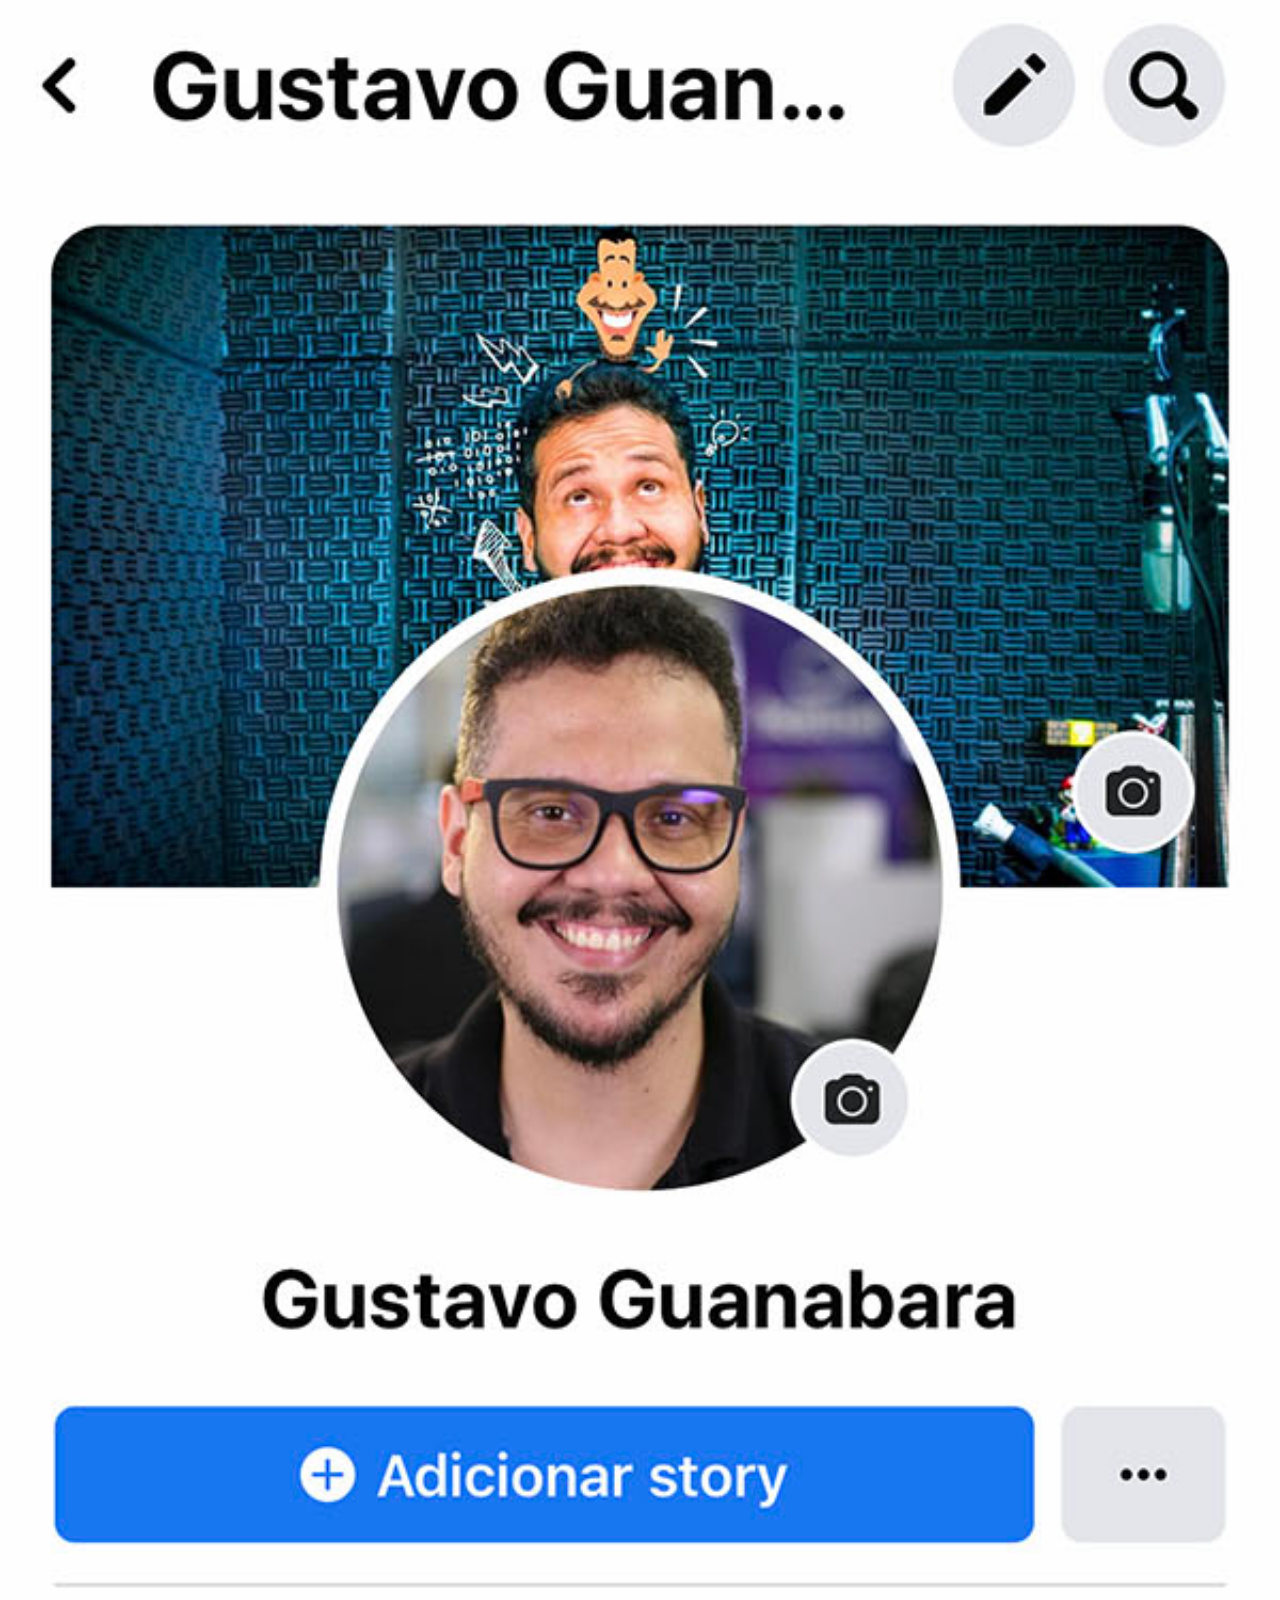
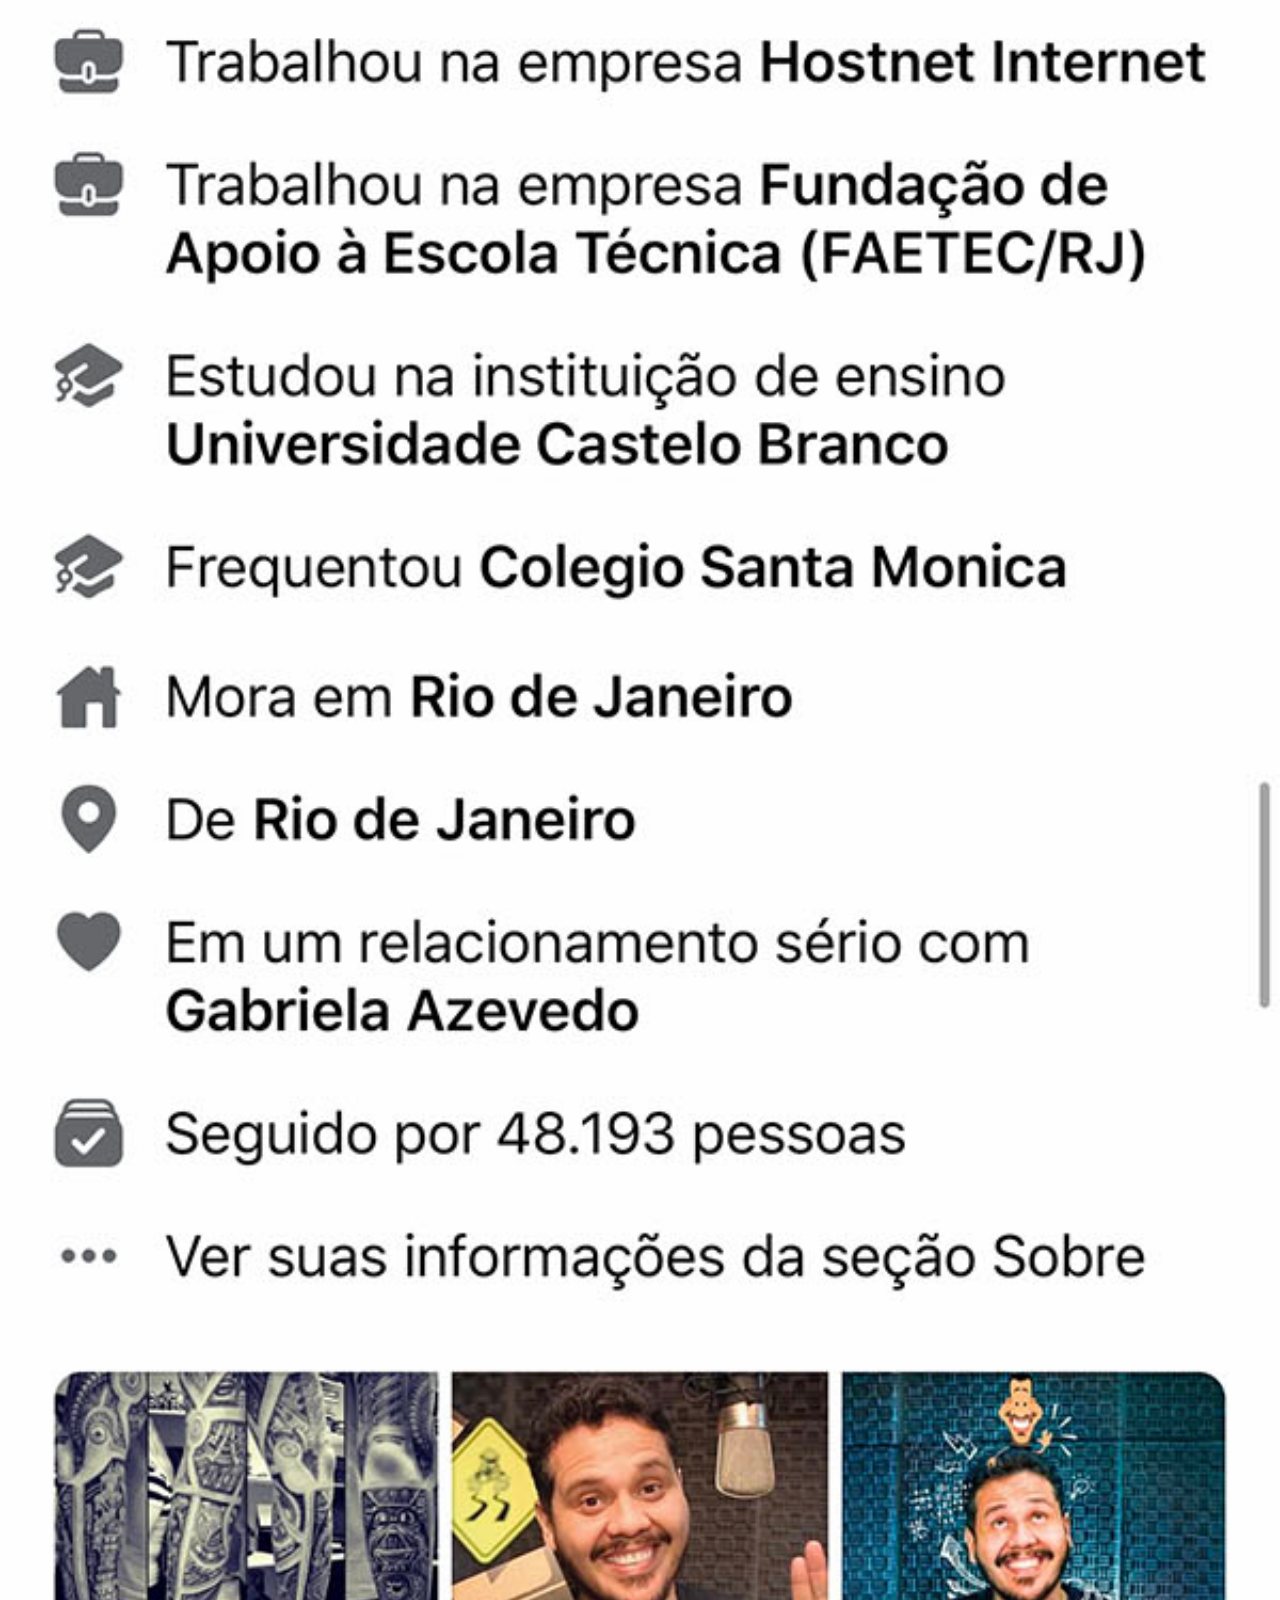
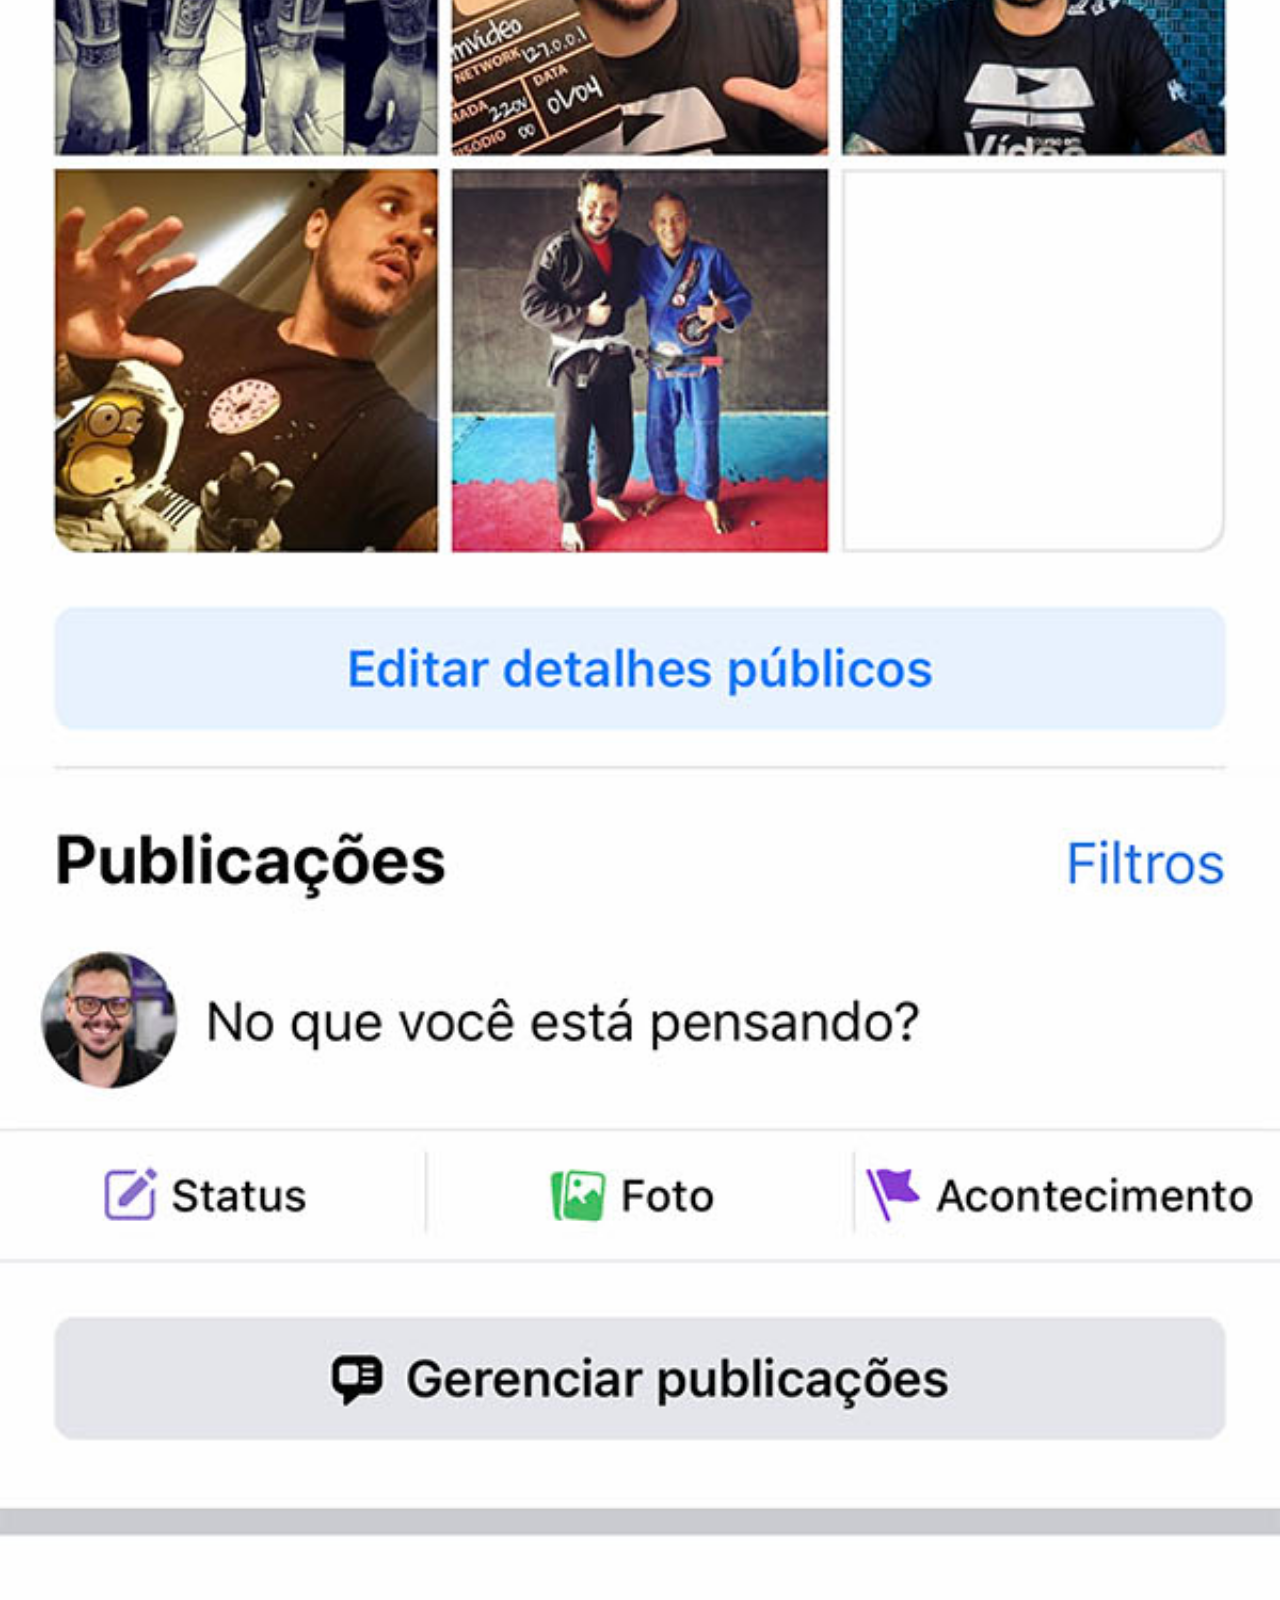
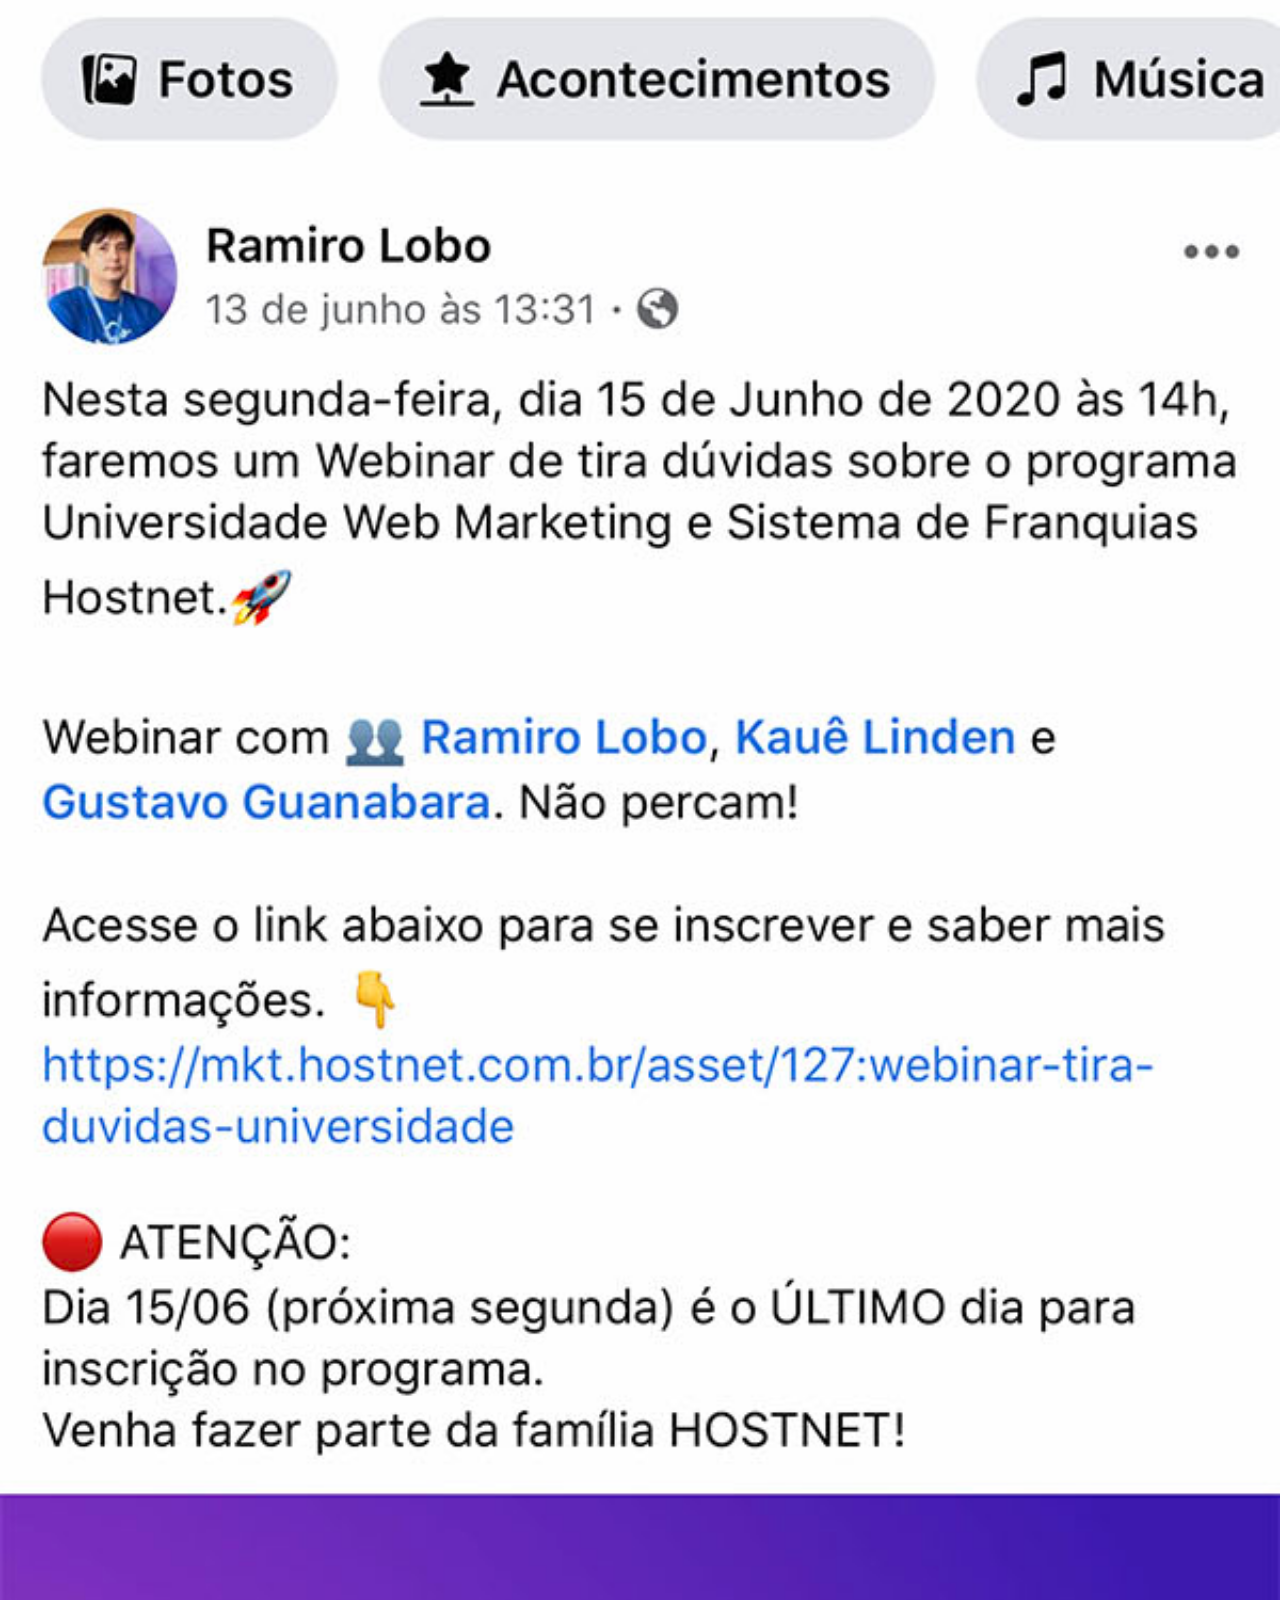
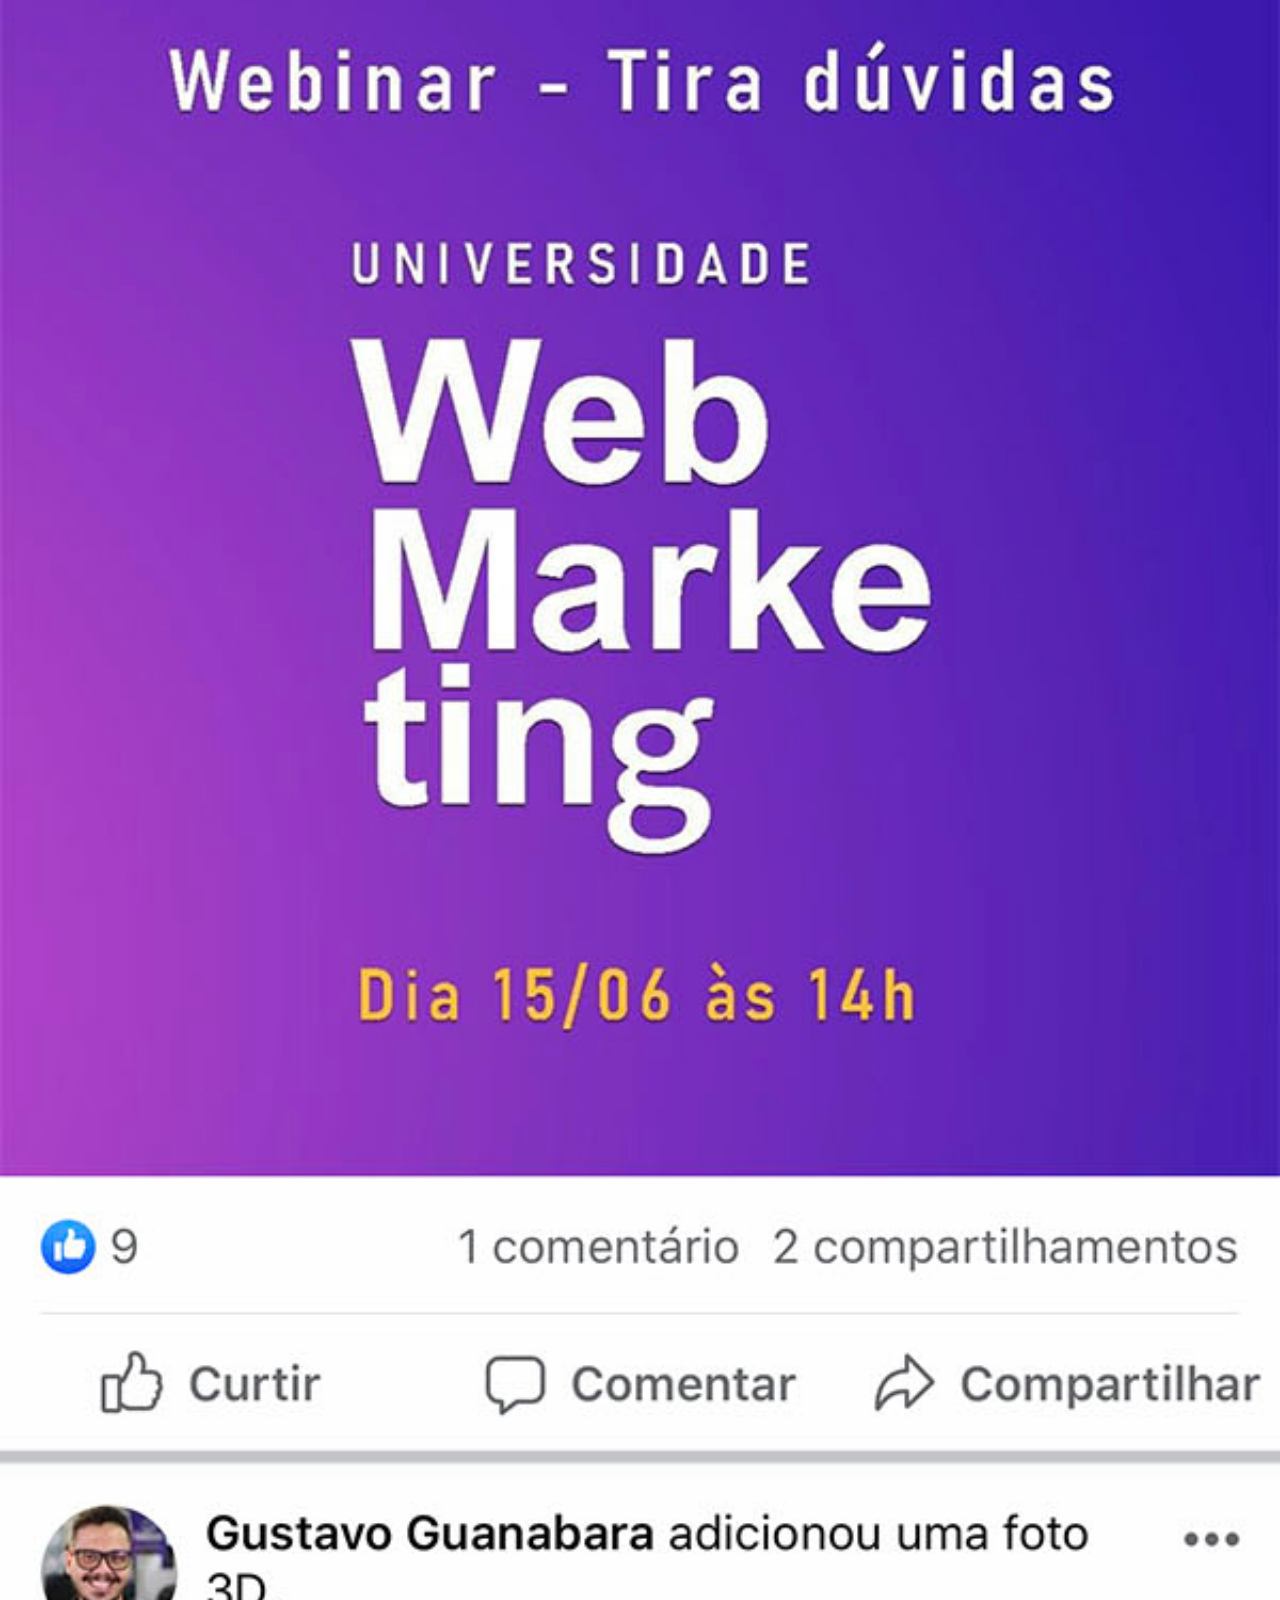
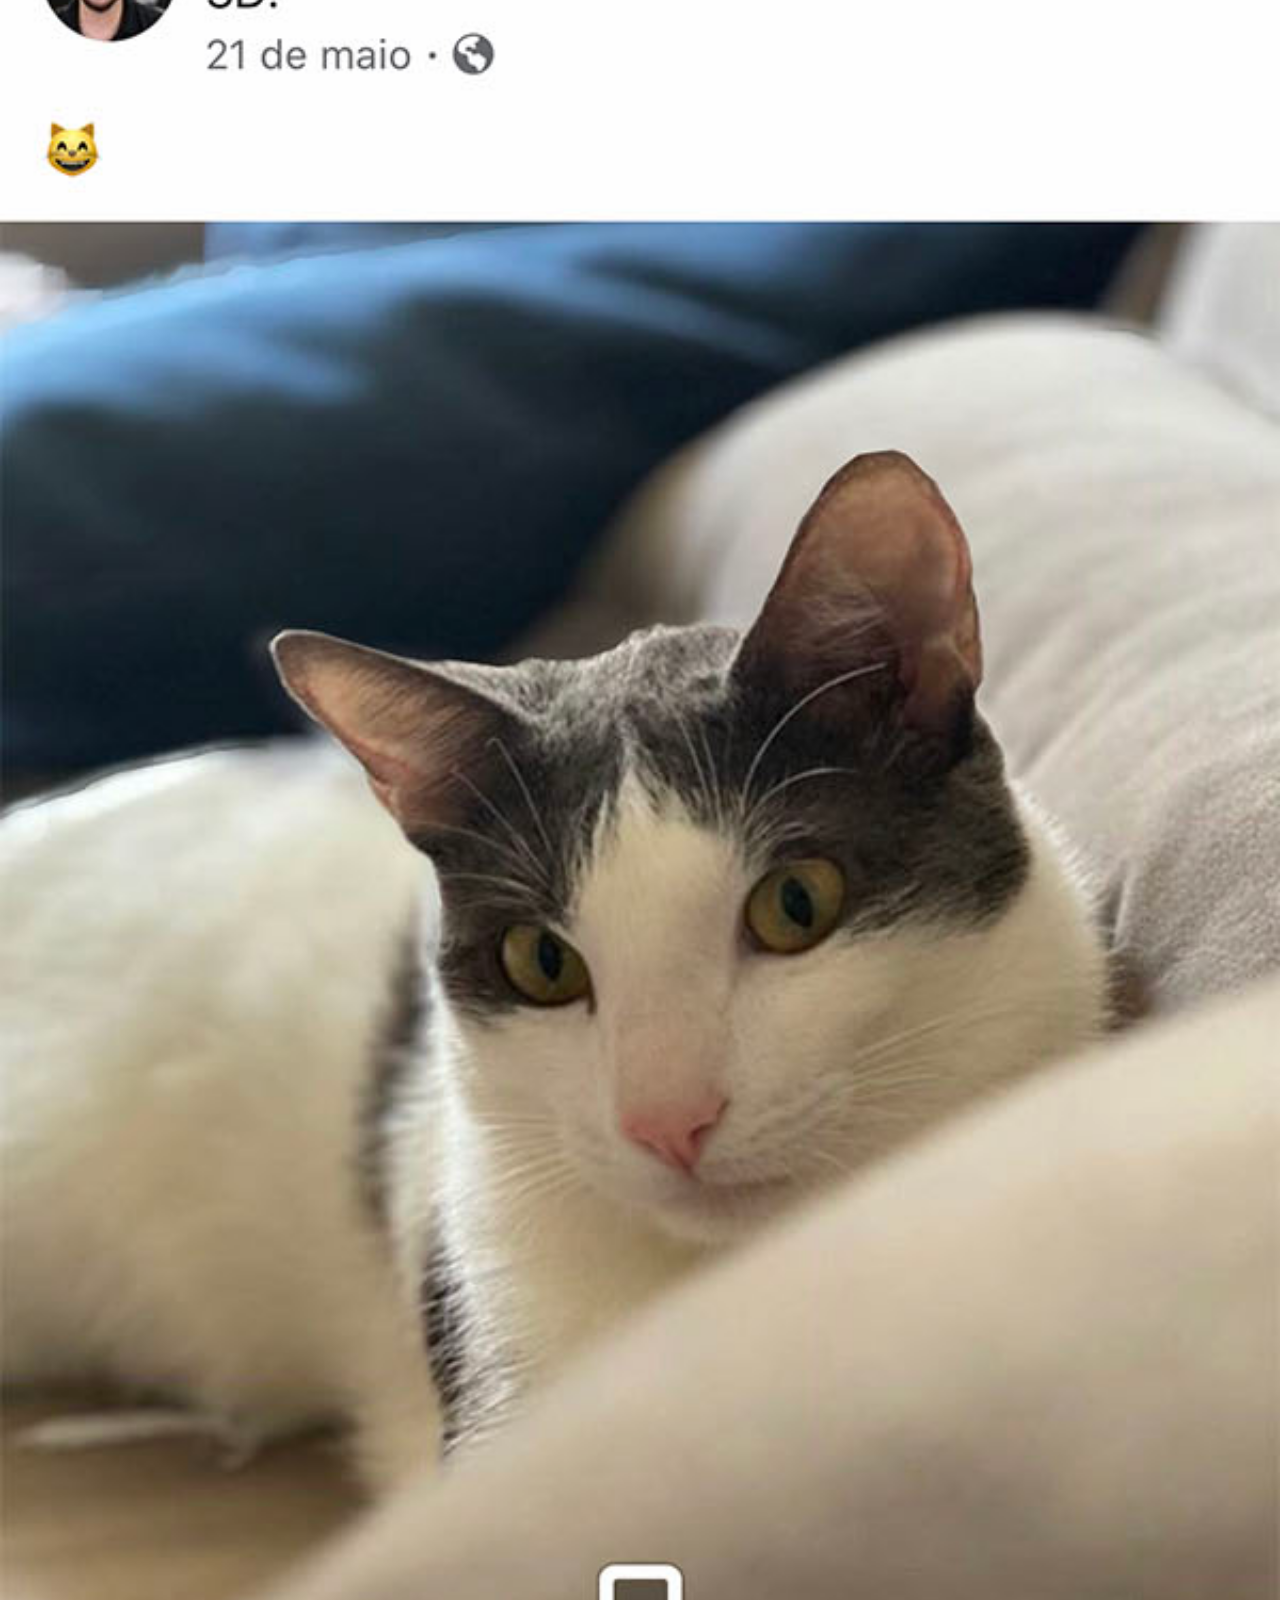
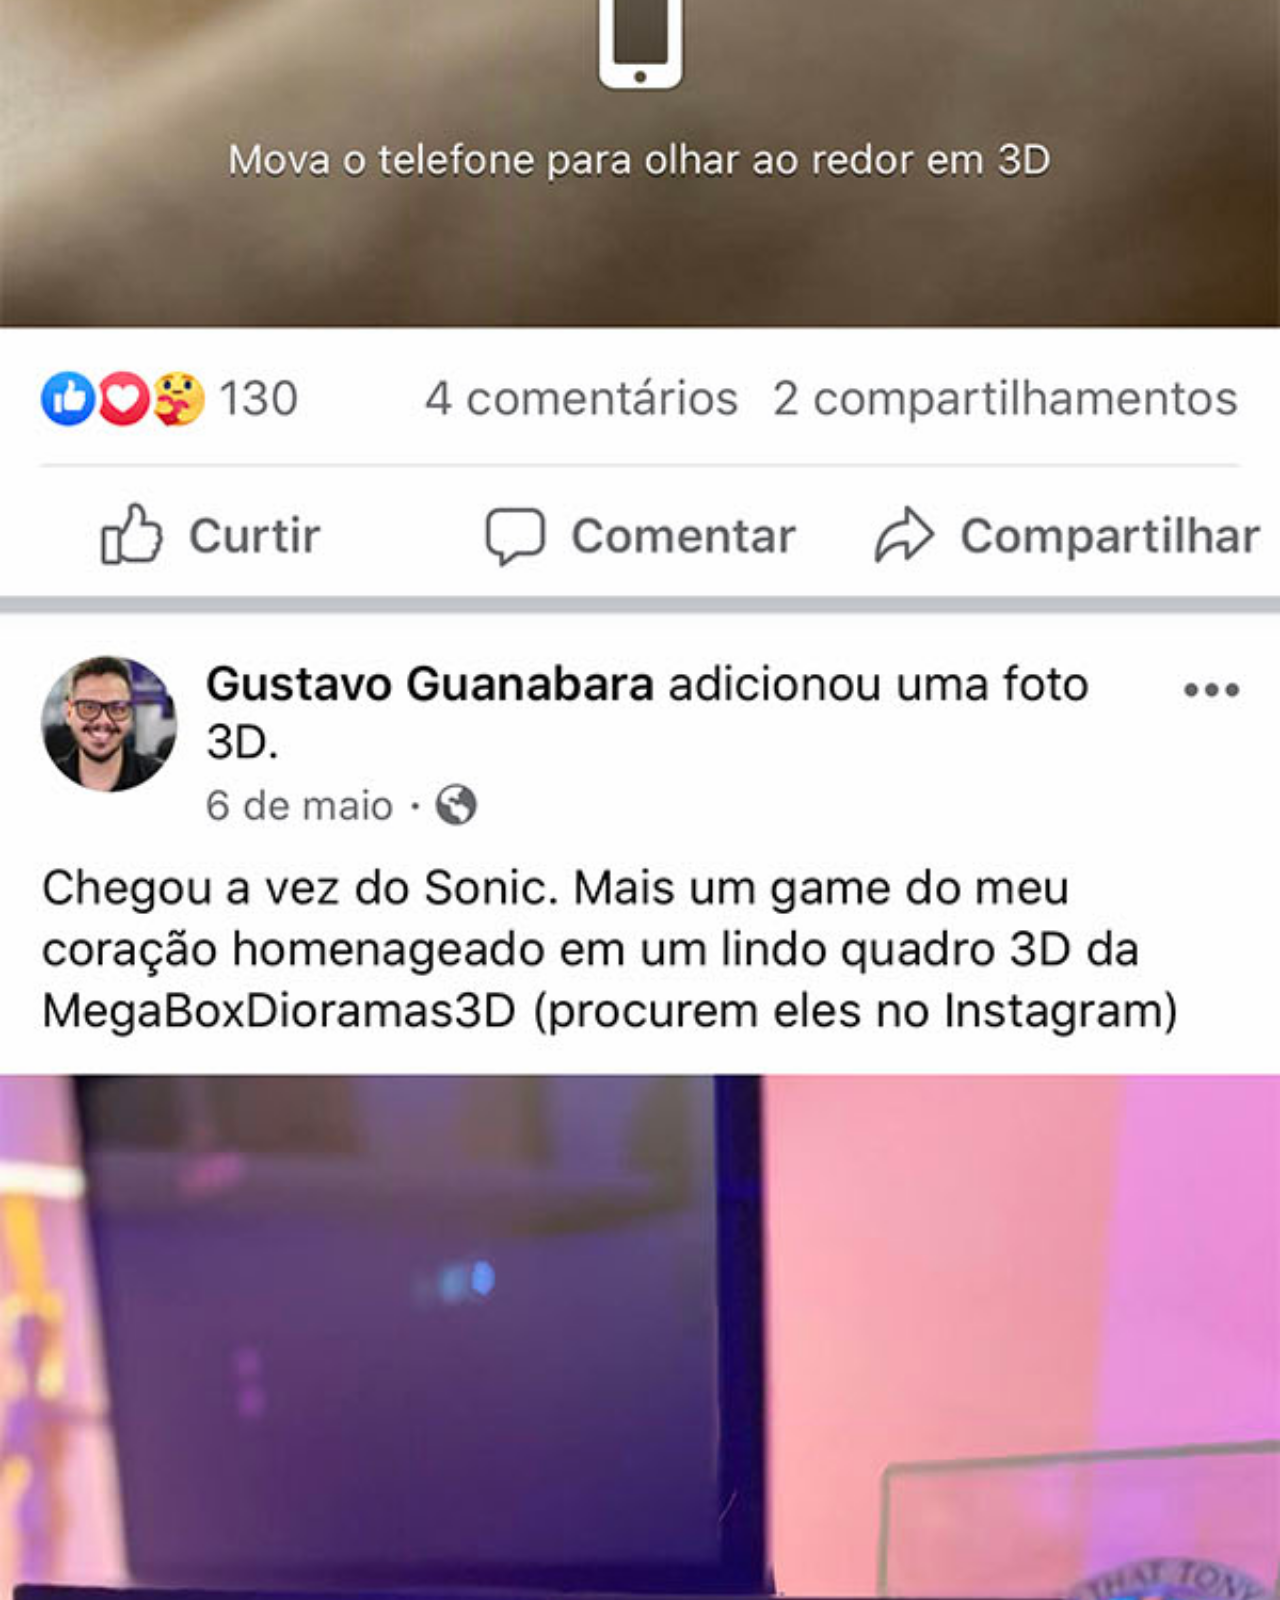
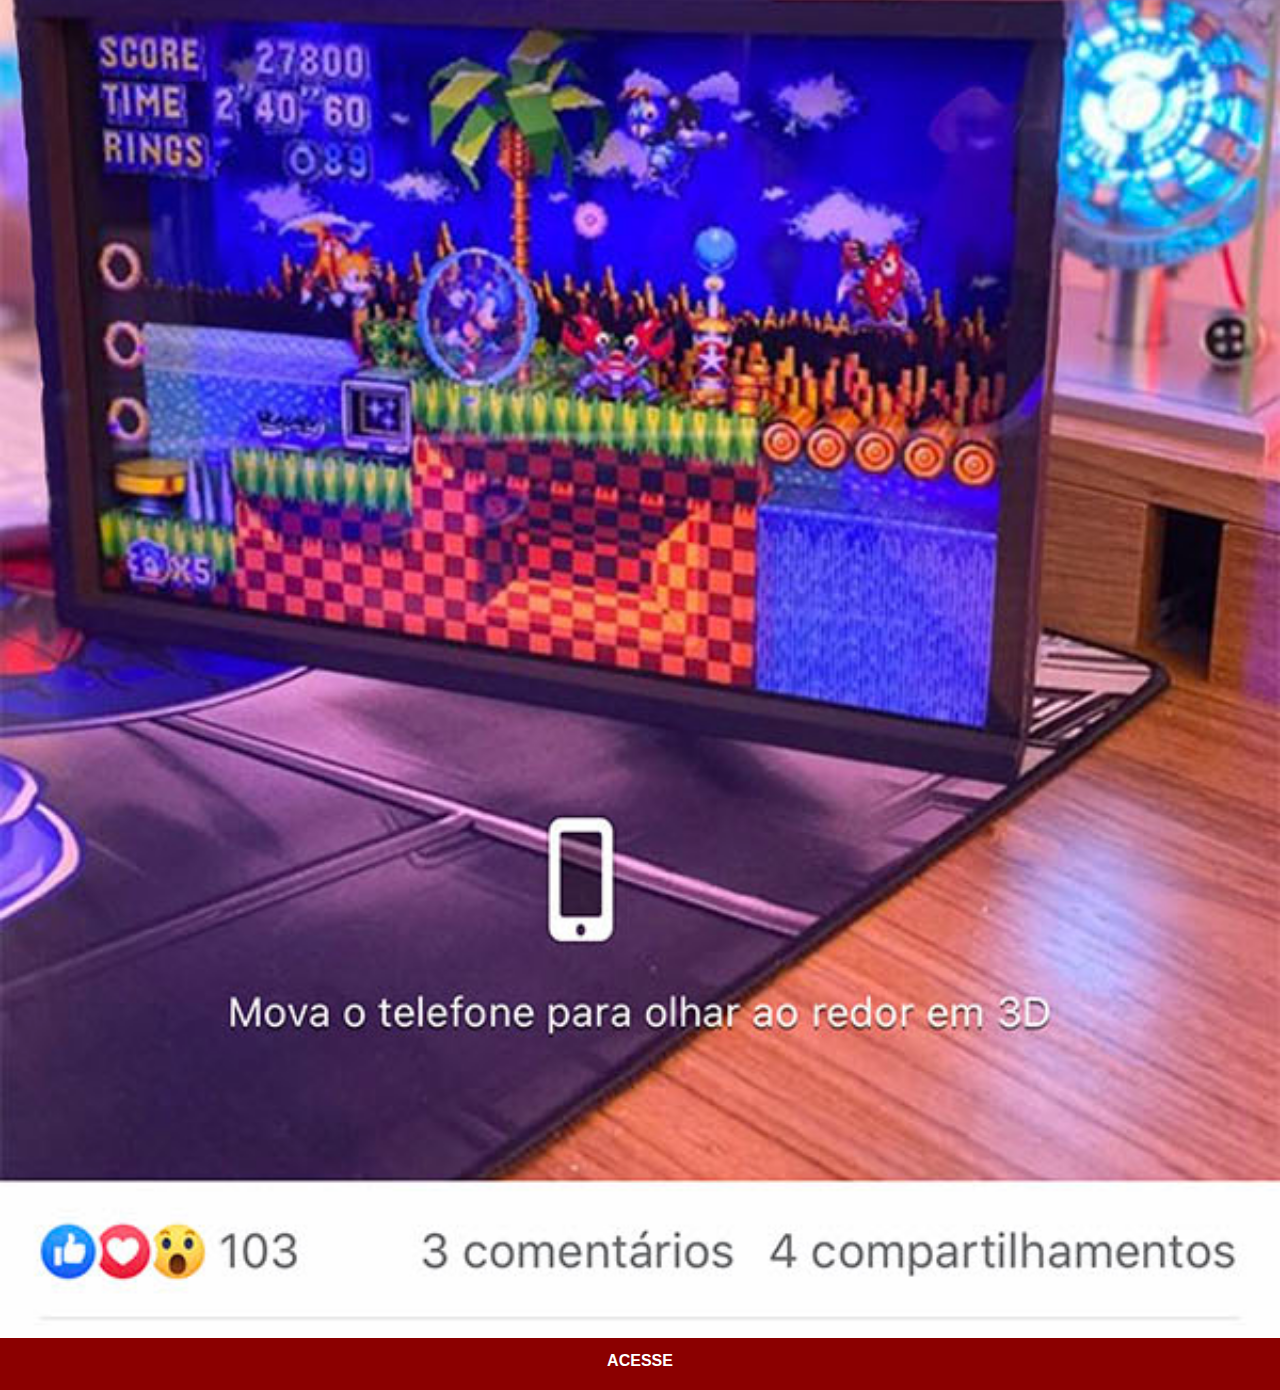
==== facebook.html @ 2f53299b "Criando as demais páginas" ====
<!DOCTYPE html>
<html lang="pt-br">
  <head>
    <meta charset="UTF-8" />
    <meta name="viewport" content="width=device-width, initial-scale=1.0" />
    <link rel="stylesheet" href="estilos/social.css" />
    <title>Facebook</title>
  </head>
  <body>
    <img src="imagens/tela-facebook.jpg" alt="Facebook" />
    <a href="https://www.facebook.com/gustavoguanabara/" target="_blank"
      >ACESSE</a
    >
  </body>
</html>
---- estilos/social.css ----
@charset "UTF-8";

* {
  margin: 0px;
  padding: 0px;
  font-family: Arial, Helvetica, sans-serif;
}

::-webkit-scrollbar {
  width: 0px;
  height: 0px;
}

img {
  width: 100vw;
  margin-bottom: -10px;
}

a {
  display: block;
  background-color: darkred;
  padding: 20px;
  text-align: center;
  font-weight: bolder;
  text-decoration: none;
  color: white;
}

a:hover {
  background-color: rgb(214, 12, 12);
  transition: 0.5s;
}
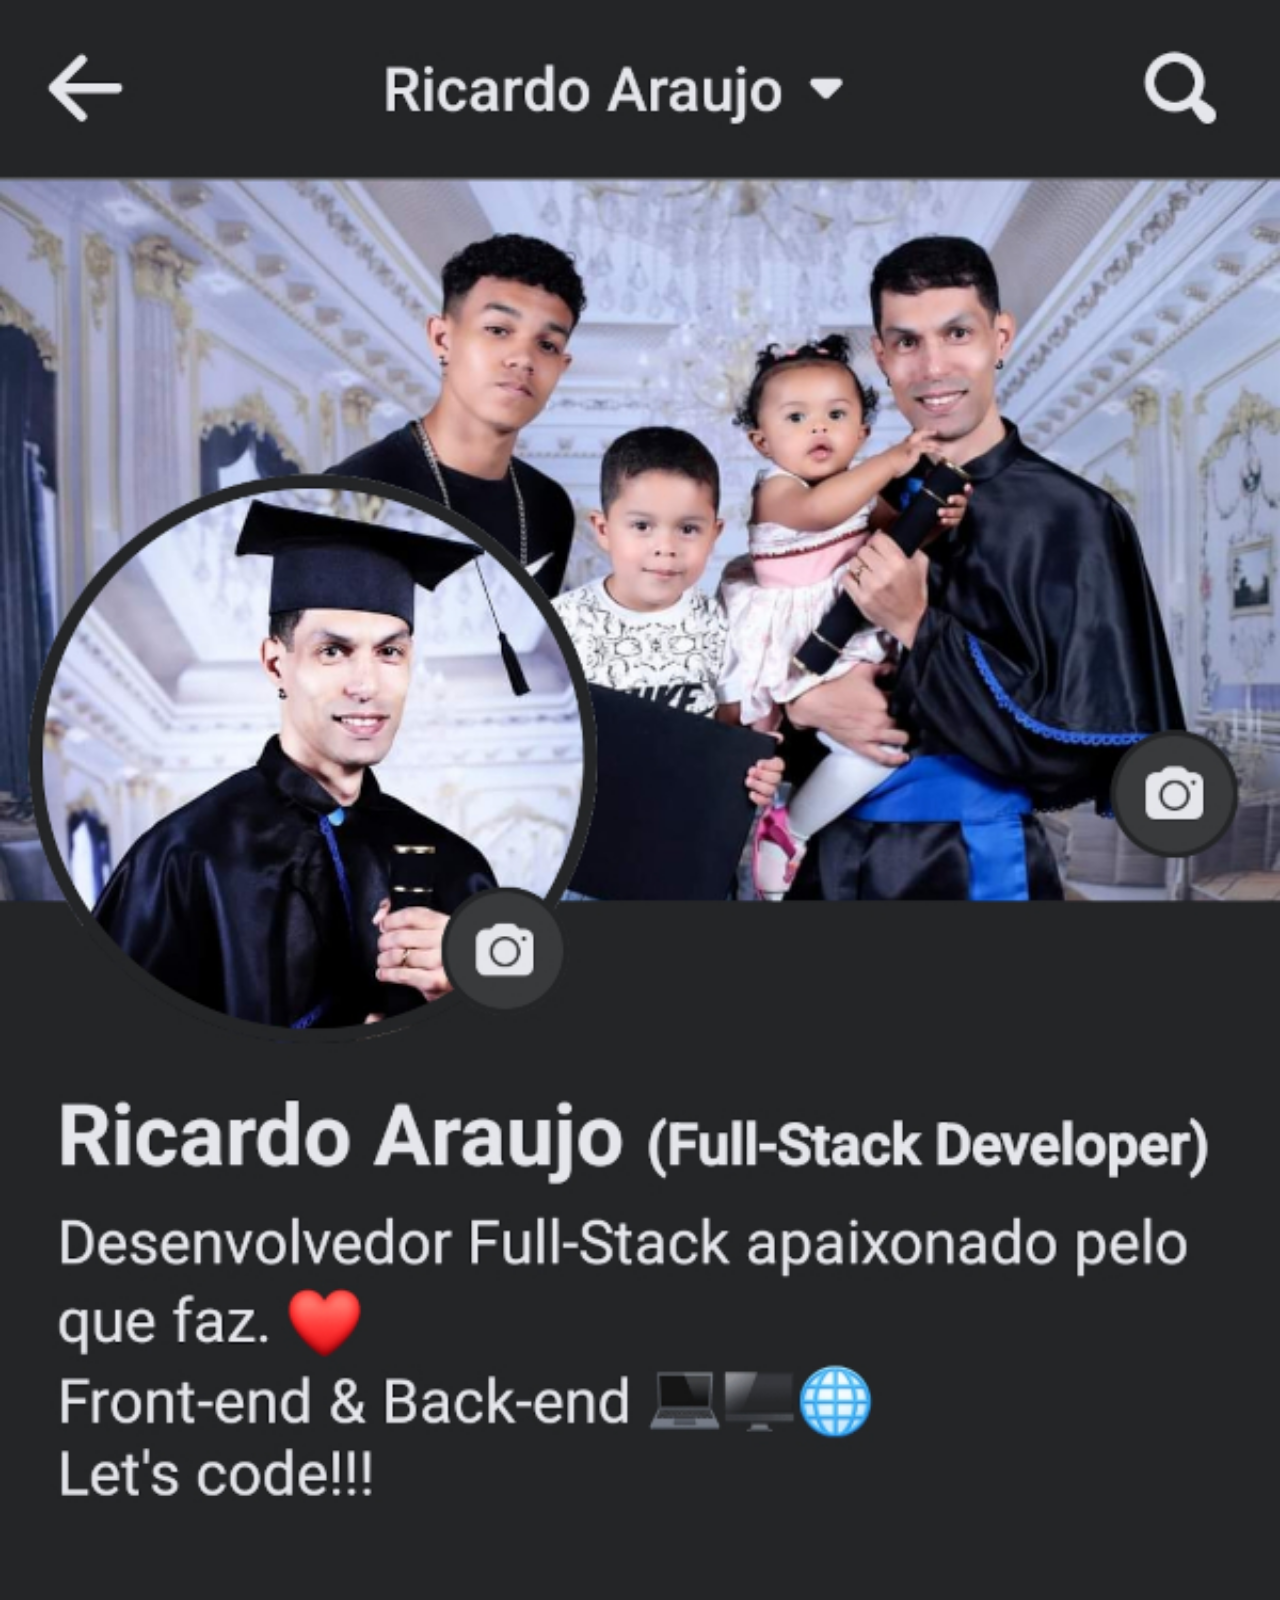
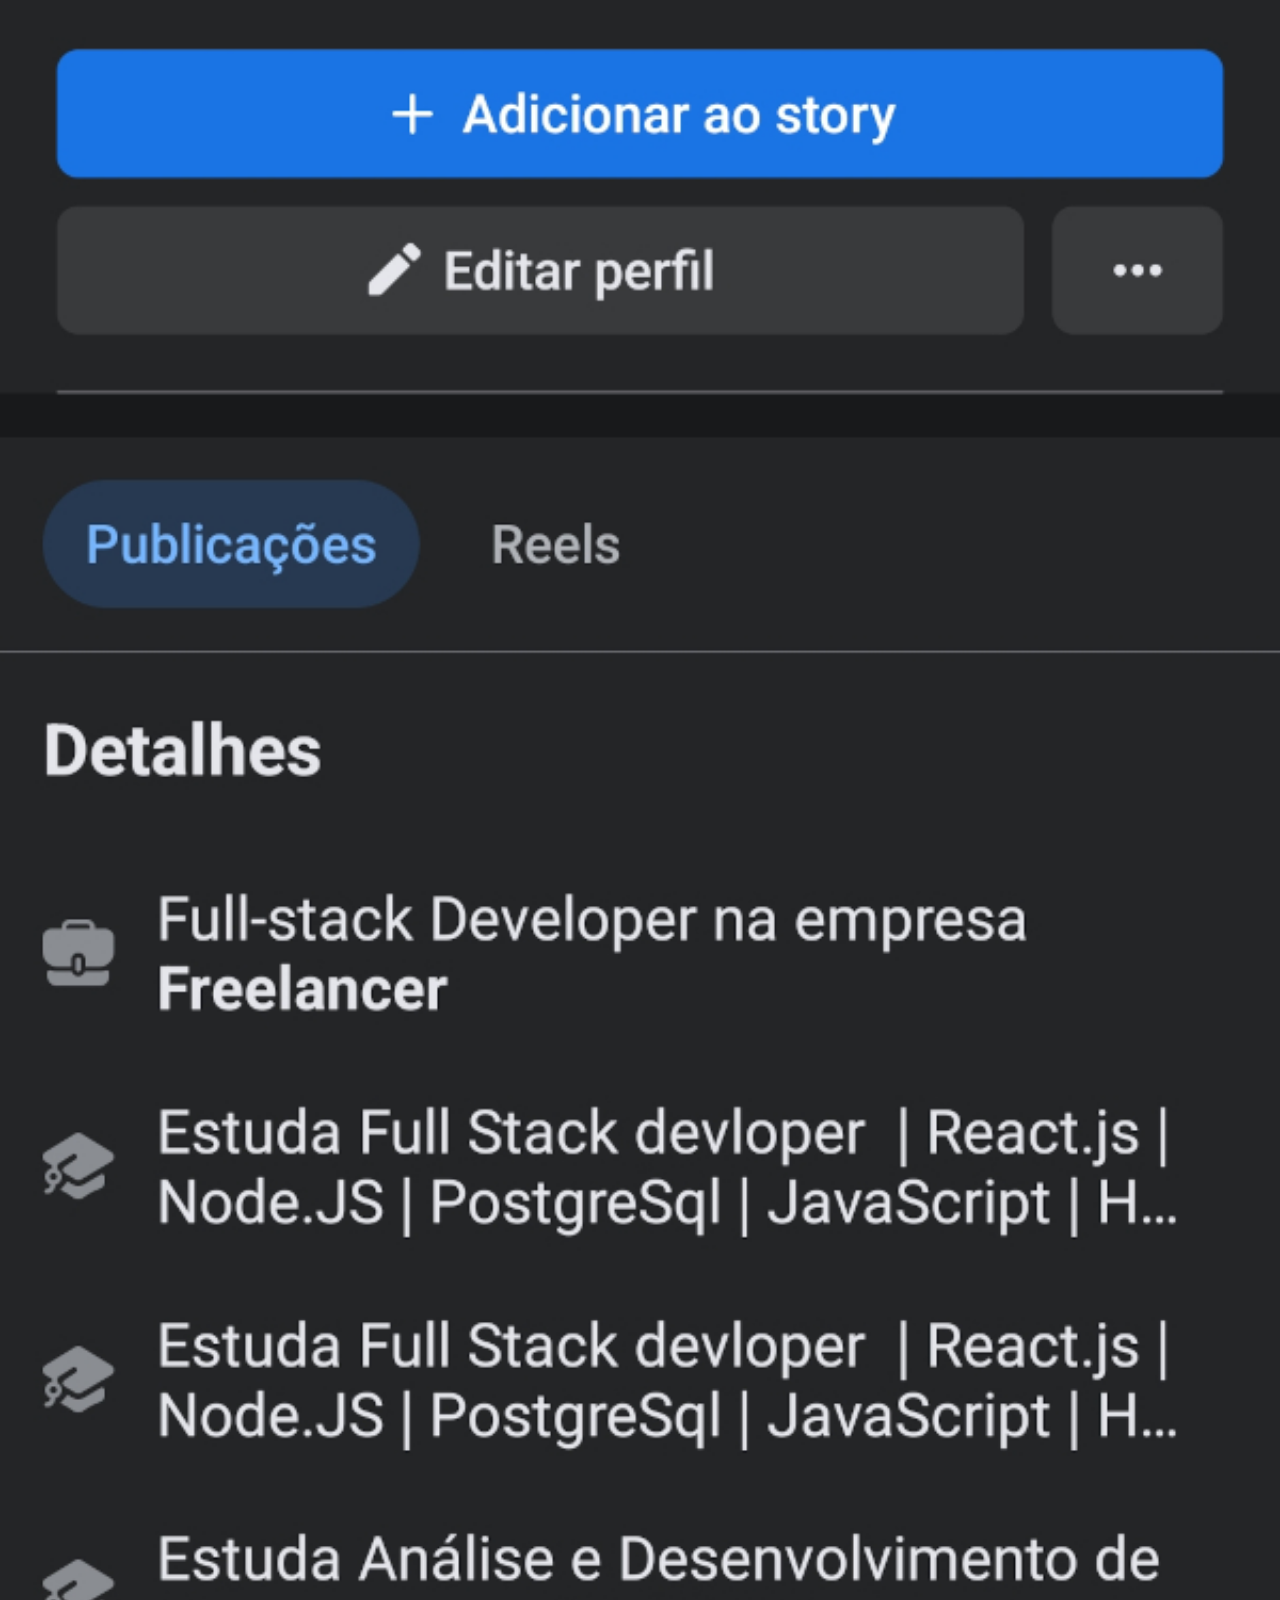
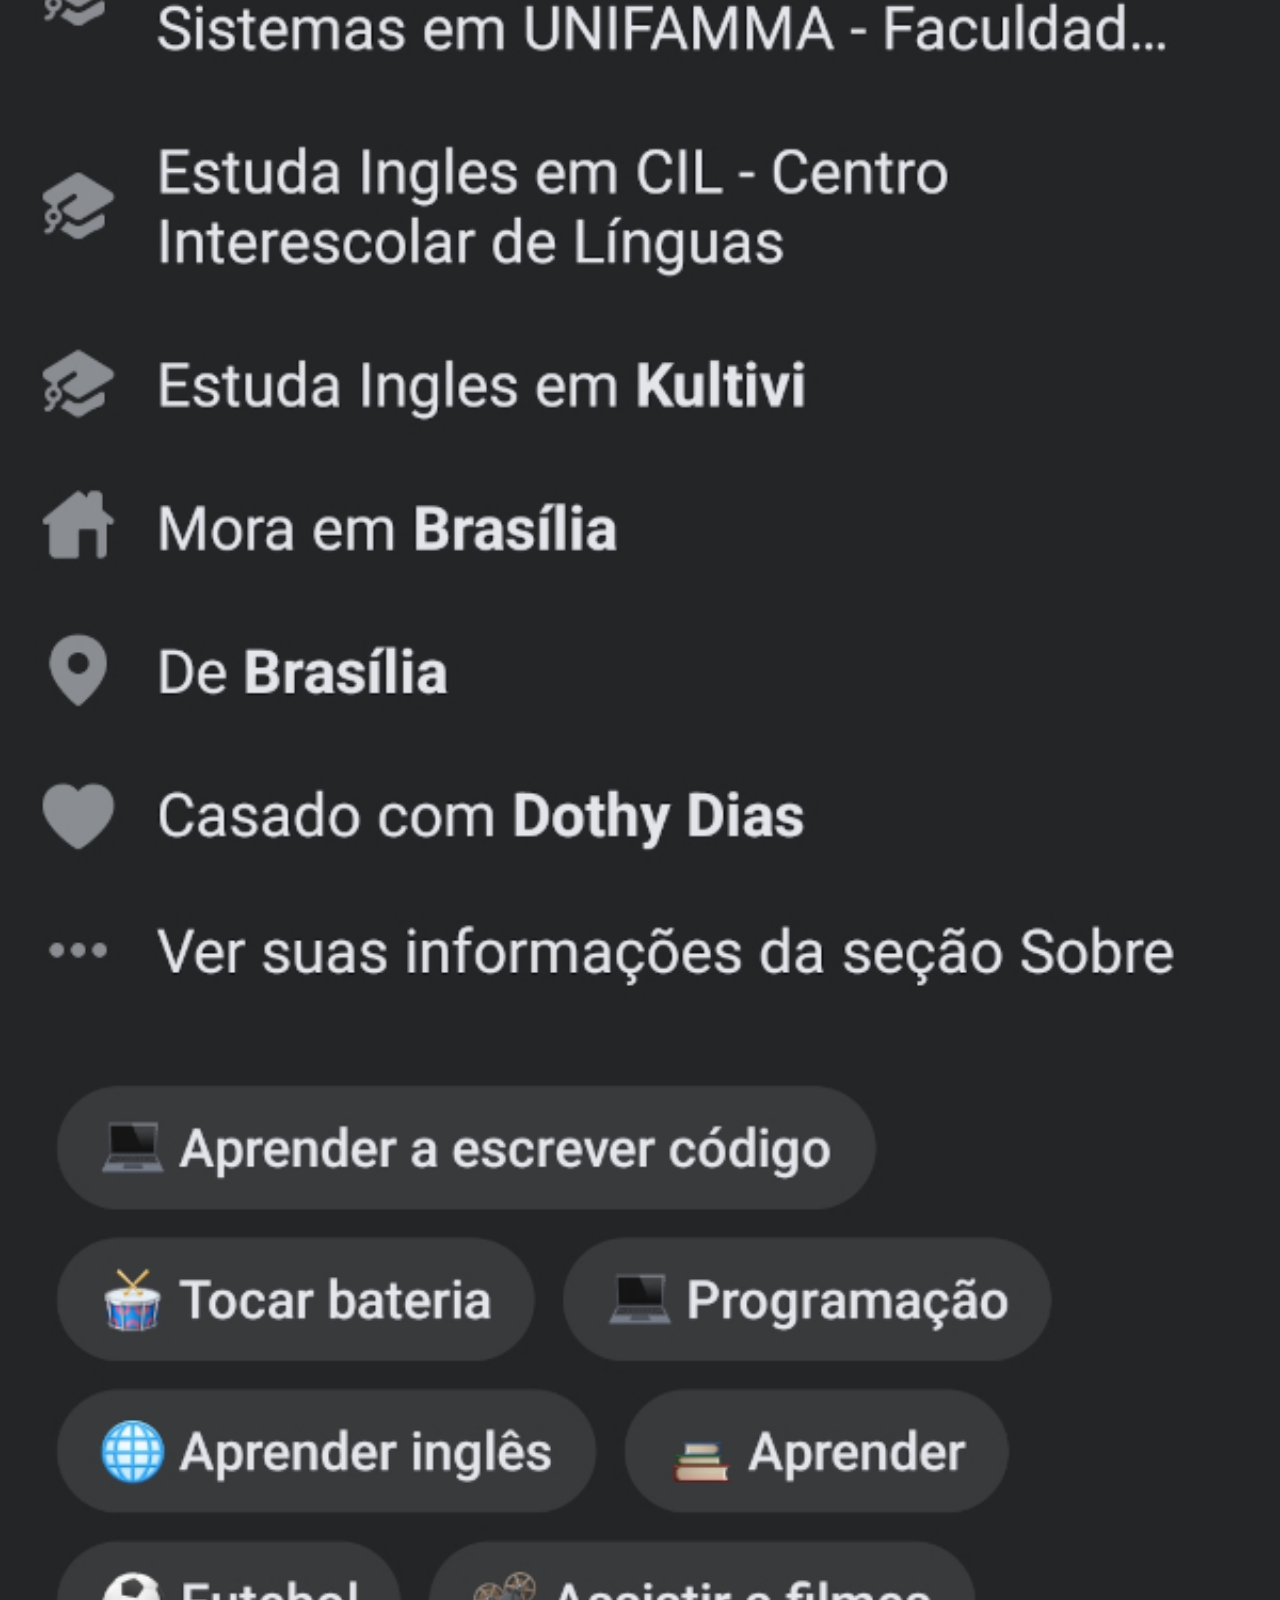
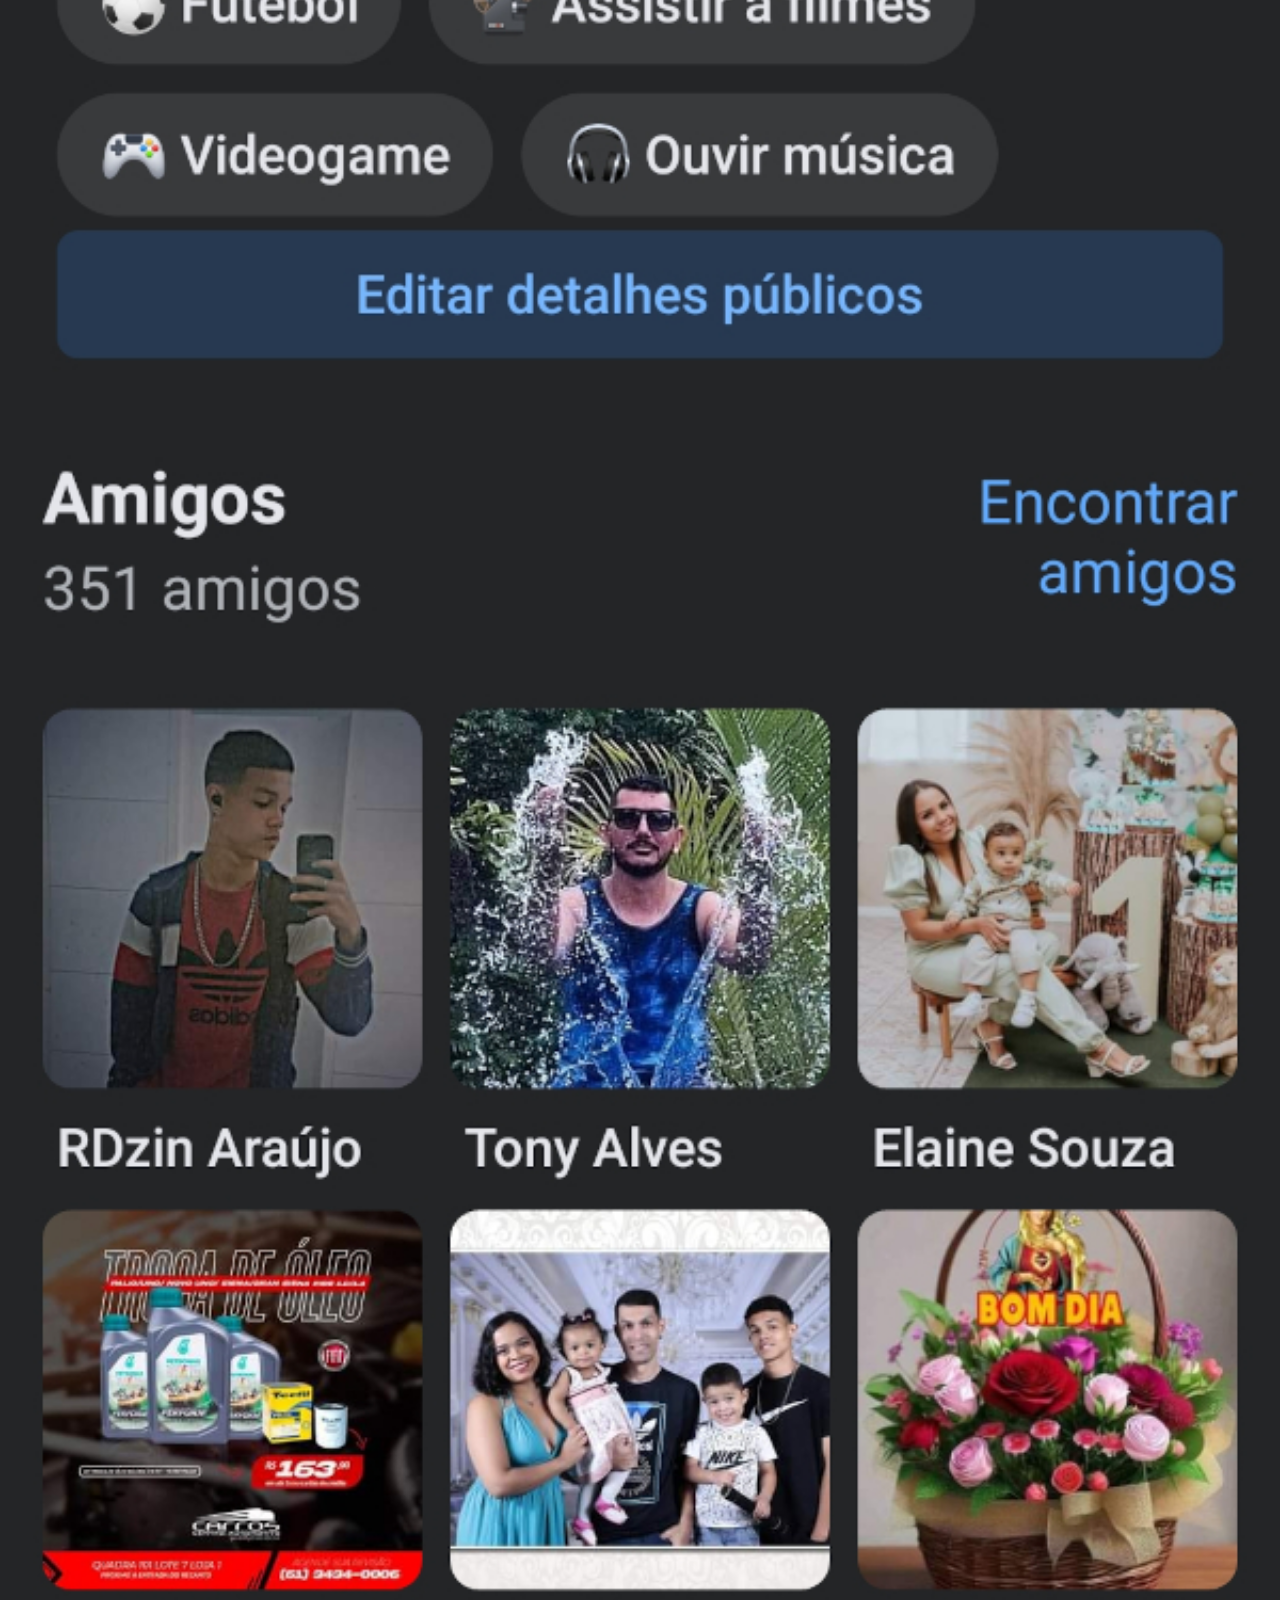
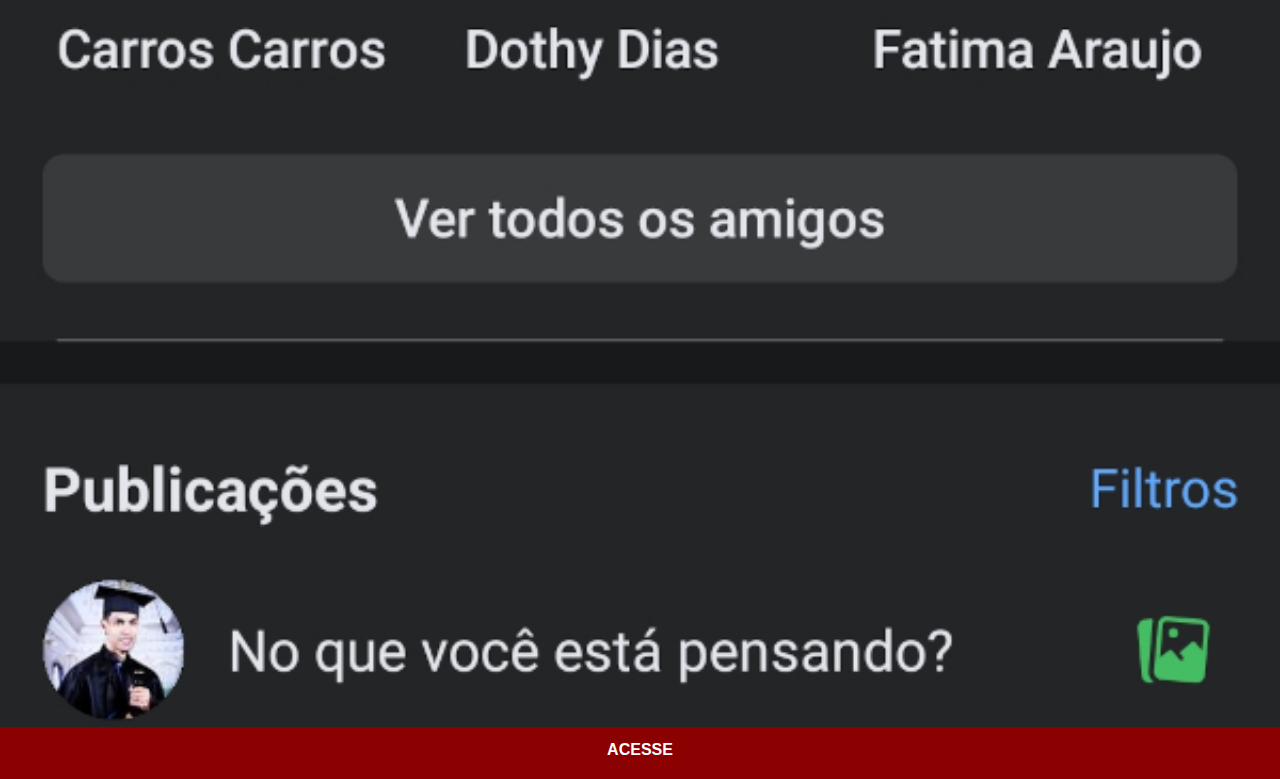
==== commit c6a5f311: "Atualização do projeto" ====
--- a/facebook.html
+++ b/facebook.html
@@ -7,8 +7,8 @@
     <title>Facebook</title>
   </head>
   <body>
-    <img src="imagens/tela-facebook.jpg" alt="Facebook" />
-    <a href="https://www.facebook.com/gustavoguanabara/" target="_blank"
+    <img src="imagens/facebook-full.jpg" alt="Facebook" />
+    <a href="https://www.facebook.com/RicardoAraujoWebDeveloper" target="_blank"
       >ACESSE</a
     >
   </body>
